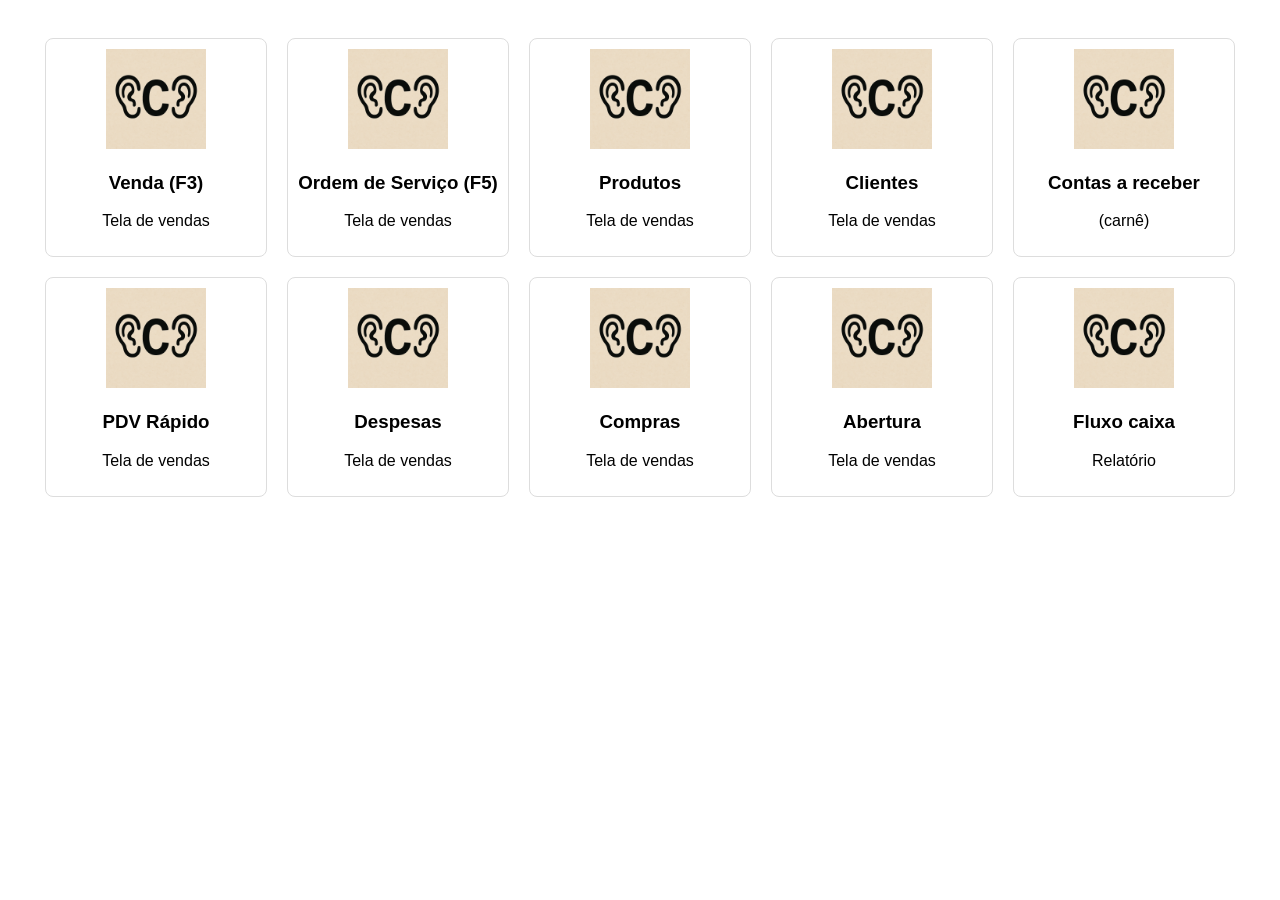
==== src/main/resources/web/public/home.html @ 781eabe2 "up" ====
<!DOCTYPE html>
<html lang="pt-br">
  <head>
    <meta charset="UTF-8" />
    <title>Home</title>

    <style>
      body {
        font-family: Arial, sans-serif;
        padding: 20px;
        /* max-width: 800px; */
      }

      #items-container {
        display: flex;
        flex-wrap: wrap;
        justify-content: center;
      }

      .item-card {
        width: 200px;
        margin: 10px;
        border: 1px solid #ddd;
        border-radius: 8px;
        padding: 10px;
        text-align: center;
      }

      .item-card :hover {
        border-color: rgba(0, 0, 0, 0.1);
      }
      .item-card img {
        width: 100px;
        height: 100px;
      }
    </style>
  </head>
  <body class="content">
    <div id="items-container"></div>
  </body>

  <script>
    const items = [
      {
        nome: 'Venda (F3)',
        descricao: 'Tela de vendas',
        img: '../../assets/coesion-effect-logo.png',
      },
      {
        nome: 'Ordem de Serviço (F5)',
        descricao: 'Tela de vendas',
        img: '../../assets/coesion-effect-logo.png',
      },
      {
        nome: 'Produtos',
        descricao: 'Tela de vendas',
        img: '../../assets/coesion-effect-logo.png',
      },
      {
        nome: 'Clientes',
        descricao: 'Tela de vendas',
        img: '../../assets/coesion-effect-logo.png',
      },
      {
        nome: 'Contas a receber',
        descricao: '(carnê)',
        img: '../../assets/coesion-effect-logo.png',
      },
      {
        nome: 'PDV Rápido',
        descricao: 'Tela de vendas',
        img: '../../assets/coesion-effect-logo.png',
      },
      {
        nome: 'Despesas',
        descricao: 'Tela de vendas',
        img: '../../assets/coesion-effect-logo.png',
      },
      {
        nome: 'Compras',
        descricao: 'Tela de vendas',
        img: '../../assets/coesion-effect-logo.png',
      },
      {
        nome: 'Abertura',
        descricao: 'Tela de vendas',
        img: '../../assets/coesion-effect-logo.png',
      },
      {
        nome: 'Fluxo caixa',
        descricao: 'Relatório',
        img: '../../assets/coesion-effect-logo.png',
      },
    ];

    const container = document.getElementById('items-container');
    items.forEach((item) => {
      const card = document.createElement('div');
      card.className = 'item-card';
      card.innerHTML = `
          <img src="${item.img}" alt="${item.nome}">
          <h3>${item.nome}</h3>
          <p>${item.descricao}</p>
        `;
      container.appendChild(card);
    });
  </script>
</html>
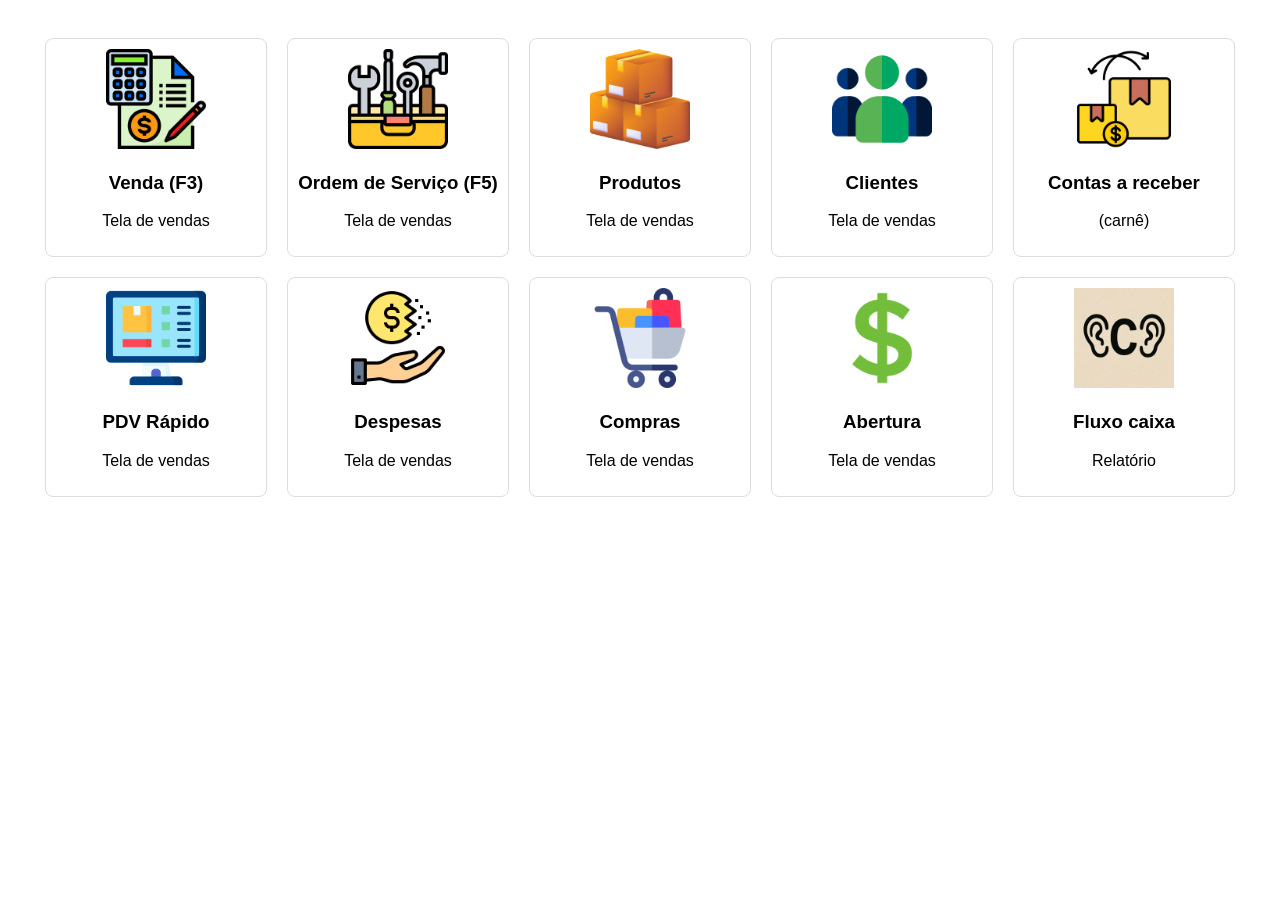
==== commit cd694786: "criação de tela de cadastro de produtos" ====
--- a/src/main/resources/web/public/home.html
+++ b/src/main/resources/web/public/home.html
@@ -44,47 +44,49 @@
       {
         nome: 'Venda (F3)',
         descricao: 'Tela de vendas',
-        img: '../../assets/coesion-effect-logo.png',
+        img: '../../assets/venda.png',
       },
       {
         nome: 'Ordem de Serviço (F5)',
         descricao: 'Tela de vendas',
-        img: '../../assets/coesion-effect-logo.png',
+        img: '../../assets/ordem_servico.png',
       },
       {
         nome: 'Produtos',
         descricao: 'Tela de vendas',
-        img: '../../assets/coesion-effect-logo.png',
+        img: '../../assets/produtos.png',
+        destino: '/cadastro-produtos',
+        tituloSpawn: 'Cadastrar produtos',
       },
       {
         nome: 'Clientes',
         descricao: 'Tela de vendas',
-        img: '../../assets/coesion-effect-logo.png',
+        img: '../../assets/clientes.png',
       },
       {
         nome: 'Contas a receber',
         descricao: '(carnê)',
-        img: '../../assets/coesion-effect-logo.png',
+        img: '../../assets/contas_a_receber.png',
       },
       {
         nome: 'PDV Rápido',
         descricao: 'Tela de vendas',
-        img: '../../assets/coesion-effect-logo.png',
+        img: '../../assets/pdv.png',
       },
       {
         nome: 'Despesas',
         descricao: 'Tela de vendas',
-        img: '../../assets/coesion-effect-logo.png',
+        img: '../../assets/despesas.png',
       },
       {
         nome: 'Compras',
         descricao: 'Tela de vendas',
-        img: '../../assets/coesion-effect-logo.png',
+        img: '../../assets/compras.png',
       },
       {
         nome: 'Abertura',
         descricao: 'Tela de vendas',
-        img: '../../assets/coesion-effect-logo.png',
+        img: '../../assets/abertura.png',
       },
       {
         nome: 'Fluxo caixa',
@@ -102,6 +104,22 @@
           <h3>${item.nome}</h3>
           <p>${item.descricao}</p>
         `;
+
+      card.addEventListener('click', async () => {
+        console.log('Clicou em:', item.nome);
+        alert('Clicou em: ' + JSON.stringify(item));
+        if (item.destino != undefined) {
+          await WindowService.spawnWindow(
+            item.destino.replace('/', '').concat('.html'),
+            {
+              title: item.tituloSpawn,
+              width: 600,
+              height: 400,
+            }
+          );
+        }
+      });
+
       container.appendChild(card);
     });
   </script>
